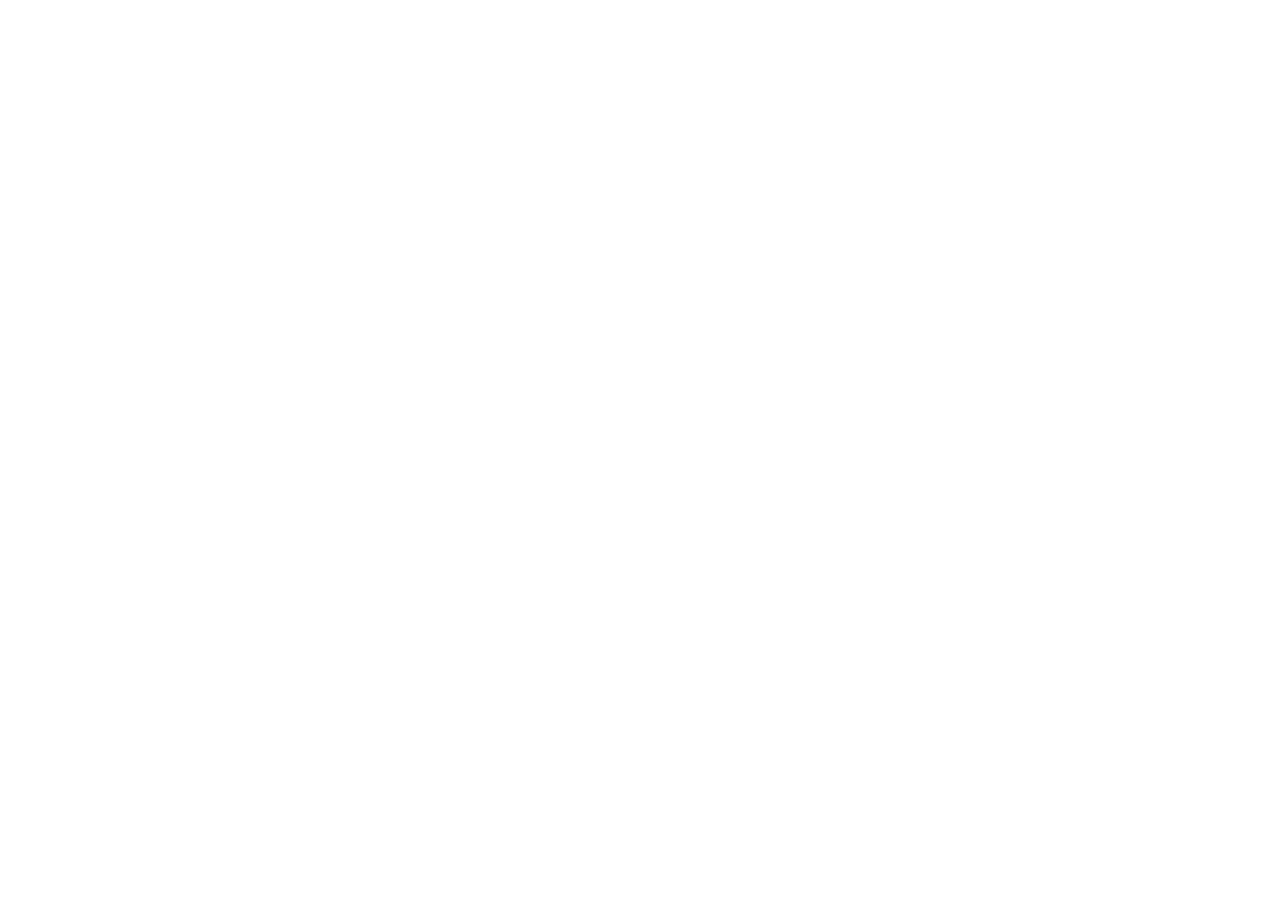
==== index.html @ 426f389d "Initial commit" ====
<!DOCTYPE html>
<html lang="en">

<head>     
    <meta charset="utf-8">
    <meta name="viewport" content="width=device-width, initial-scale=1.0">
    <title>Your page title goes here</title>
    <meta name="author" content="personalize with your name">
    <meta name="description" content="describe your page here">
    <link rel="stylesheet" href="styles.css">
</head>

<body>

    <!-- CONTENT GOES HERE -->

</body>

</html>
---- styles.css ----

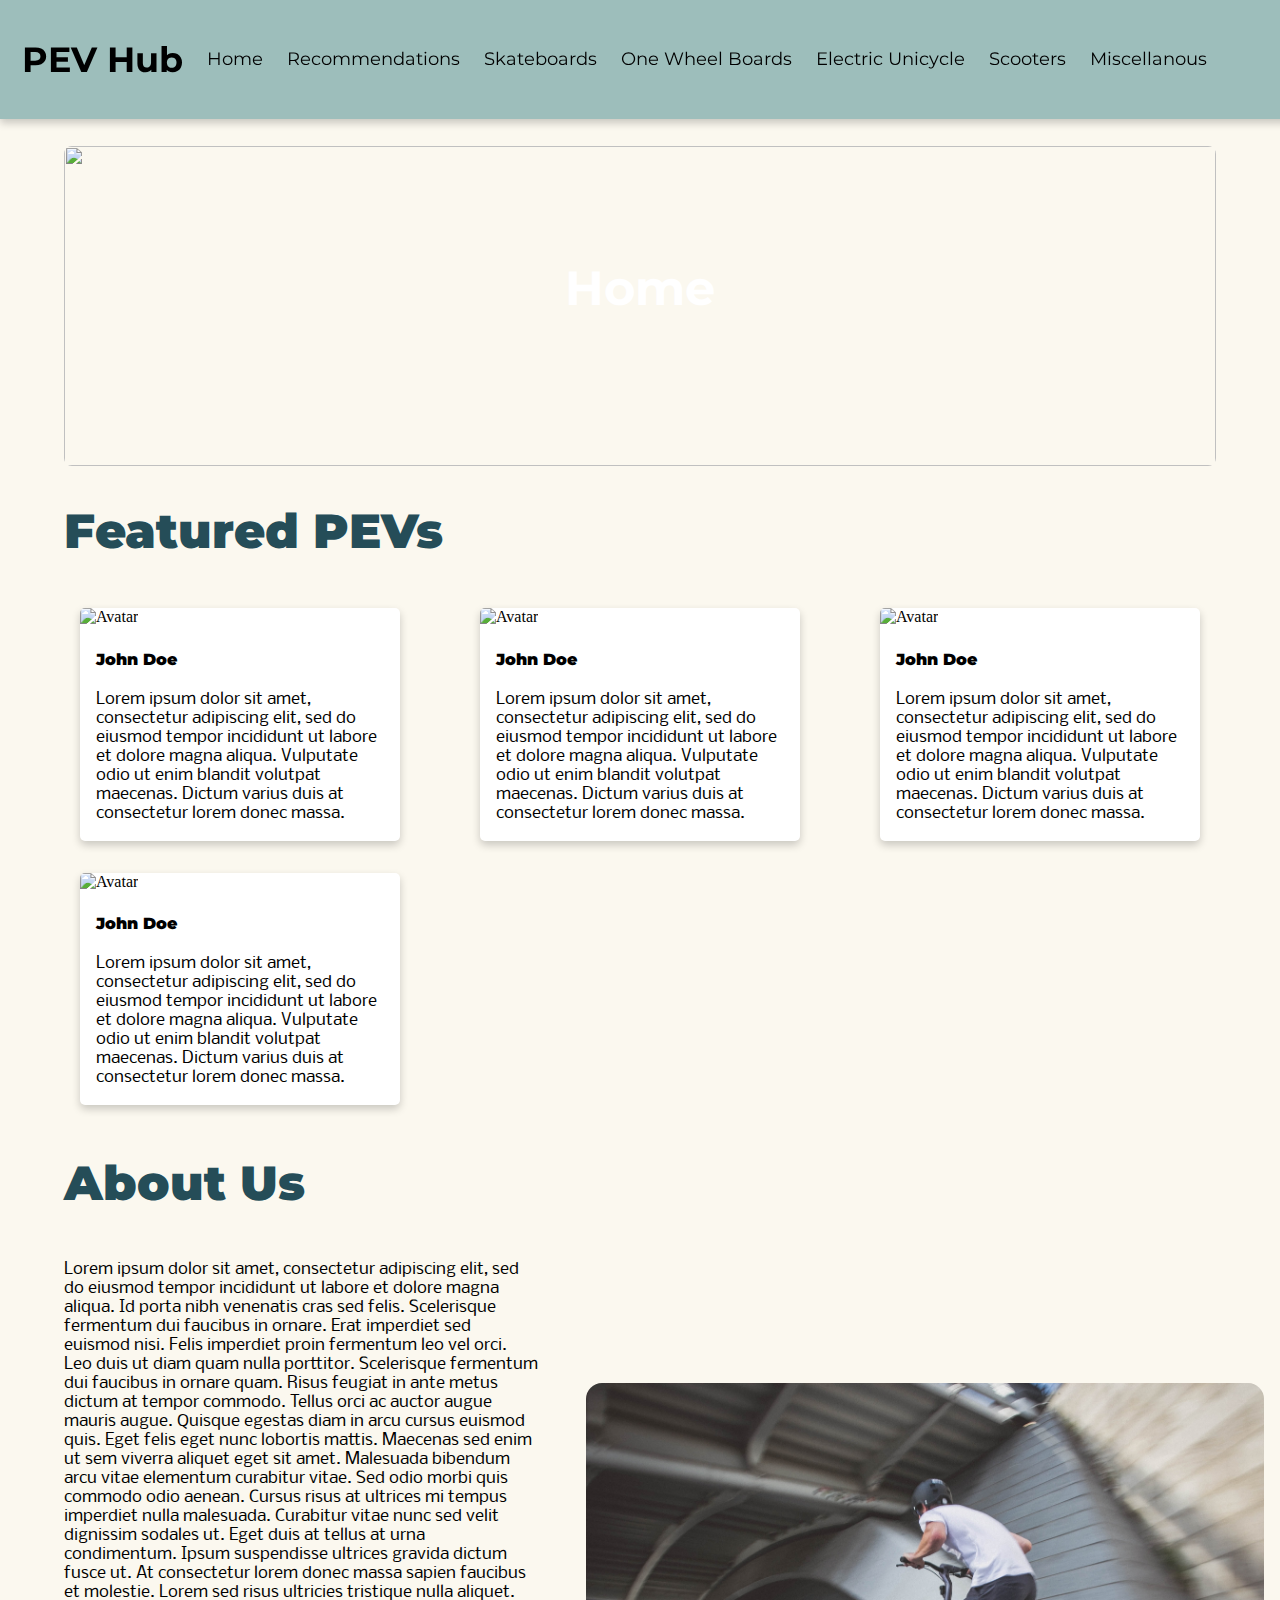
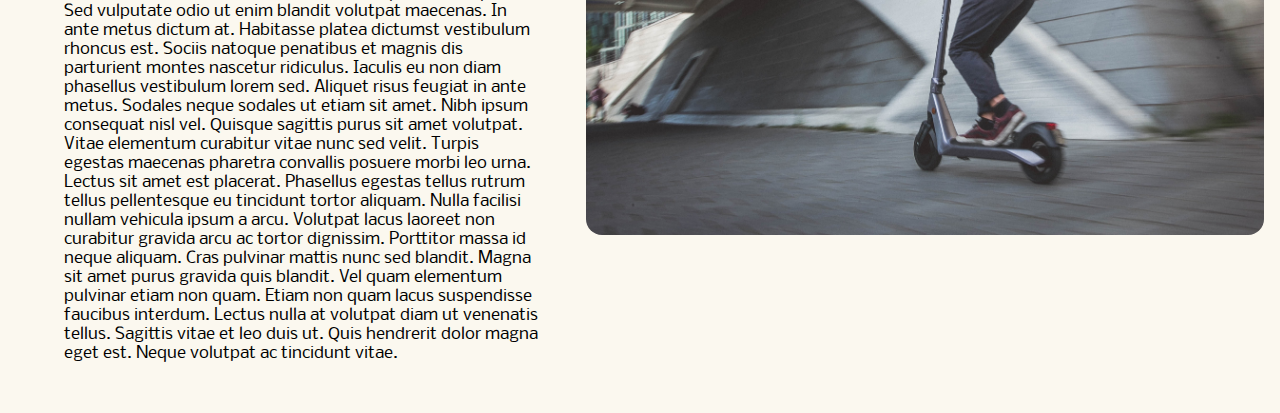
==== commit a59669d7: "framework complete" ====
--- a/index.html
+++ b/index.html
@@ -1,19 +1,148 @@
 <!DOCTYPE html>
 <html lang="en">
 
-<head>     
+<head>
     <meta charset="utf-8">
     <meta name="viewport" content="width=device-width, initial-scale=1.0">
-    <title>Your page title goes here</title>
-    <meta name="author" content="personalize with your name">
+    <title>Home</title>
+    <meta name="author" content="James Beaupry">
     <meta name="description" content="describe your page here">
     <link rel="stylesheet" href="styles.css">
+    <link rel="stylesheet" href="css/index.css">
+
+    <link rel="preconnect" href="https://fonts.googleapis.com">
+    <link rel="preconnect" href="https://fonts.gstatic.com" crossorigin>
+    <link href="https://fonts.googleapis.com/css2?family=Montserrat&family=Nobile&display=swap" rel="stylesheet">
 </head>
 
 <body>
 
-    <!-- CONTENT GOES HERE -->
 
+    <!--Navbar-->
+    <div id="navbar">
+        <a href="index.html" id="logo">PEV Hub</a>
+        <a href="index.html">Home</a>
+        <a href="index.html">Recommendations</a>
+        <a href="pages/skateboards.html">Skateboards</a>
+        <a href="index.html">One Wheel Boards</a>
+        <a href="index.html">Electric Unicycle</a>
+        <a href="index.html">Scooters</a>
+        <a href="index.html">Miscellanous</a>
+    </div>
+    <script src="js/nav.js"></script>
+
+    <main class="container">
+
+        <div id="content">
+
+            <!--Image Header-->
+            <div class="img-header">
+                <img src="images/road.jpg">
+                <div class="centered">
+                    <h1>Home</h1>
+                </div>
+            </div>
+
+            <h1><b>Featured PEVs</b></h1>
+
+            <div id="featured-cards">
+                <div id="featured-card">
+                    <div class="card">
+                        <img src="images/pintx.png" alt="Avatar" style="width:100%">
+                        <div class="container">
+                            <h4><b>John Doe</b></h4>
+                            <p>Lorem ipsum dolor sit amet, consectetur adipiscing elit, sed do eiusmod tempor incididunt
+                                ut labore et dolore magna aliqua. Vulputate odio ut enim blandit volutpat maecenas.
+                                Dictum varius duis at consectetur lorem donec massa.</p>
+                        </div>
+                    </div>
+                </div>
+
+                <div id="featured-card">
+                    <div class="card">
+                        <img src="images/hurricane.png" alt="Avatar" style="width:100%">
+                        <div class="container">
+                            <h4><b>John Doe</b></h4>
+                            <p>Lorem ipsum dolor sit amet, consectetur adipiscing elit, sed do eiusmod tempor incididunt
+                                ut labore et dolore magna aliqua. Vulputate odio ut enim blandit volutpat maecenas.
+                                Dictum varius duis at consectetur lorem donec massa.</p>
+                        </div>
+                    </div>
+                </div>
+
+                <div id="featured-card">
+                    <div class="card">
+                        <img src="images/pintx.png" alt="Avatar" style="width:100%">
+                        <div class="container">
+                            <h4><b>John Doe</b></h4>
+                            <p>Lorem ipsum dolor sit amet, consectetur adipiscing elit, sed do eiusmod tempor incididunt
+                                ut labore et dolore magna aliqua. Vulputate odio ut enim blandit volutpat maecenas.
+                                Dictum varius duis at consectetur lorem donec massa.</p>
+                        </div>
+                    </div>
+                </div>
+
+                <div id="featured-card">
+                    <div class="card">
+                        <img src="images/pintx.png" alt="Avatar" style="width:100%">
+                        <div class="container">
+                            <h4><b>John Doe</b></h4>
+                            <p>Lorem ipsum dolor sit amet, consectetur adipiscing elit, sed do eiusmod tempor incididunt
+                                ut labore et dolore magna aliqua. Vulputate odio ut enim blandit volutpat maecenas.
+                                Dictum varius duis at consectetur lorem donec massa.</p>
+                        </div>
+                    </div>
+                </div>
+            </div>
+
+            <h1><b>About Us</b></h1>
+            <div class="row">
+                <p>Lorem ipsum dolor sit amet, consectetur adipiscing elit, sed do eiusmod tempor incididunt ut labore
+                    et
+                    dolore magna aliqua. Id porta nibh venenatis cras sed felis. Scelerisque fermentum dui faucibus in
+                    ornare. Erat imperdiet sed euismod nisi. Felis imperdiet proin fermentum leo vel orci. Leo duis ut
+                    diam
+                    quam nulla porttitor. Scelerisque fermentum dui faucibus in ornare quam. Risus feugiat in ante metus
+                    dictum at tempor commodo. Tellus orci ac auctor augue mauris augue. Quisque egestas diam in arcu
+                    cursus
+                    euismod quis. Eget felis eget nunc lobortis mattis. Maecenas sed enim ut sem viverra aliquet eget
+                    sit
+                    amet. Malesuada bibendum arcu vitae elementum curabitur vitae. Sed odio morbi quis commodo odio
+                    aenean.
+                    Cursus risus at ultrices mi tempus imperdiet nulla malesuada. Curabitur vitae nunc sed velit
+                    dignissim
+                    sodales ut. Eget duis at tellus at urna condimentum. Ipsum suspendisse ultrices gravida dictum fusce
+                    ut. At consectetur lorem donec massa sapien faucibus et molestie. Lorem sed risus ultricies
+                    tristique nulla aliquet. Sed vulputate odio ut enim blandit volutpat maecenas. In ante metus dictum
+                    at. Habitasse platea dictumst vestibulum rhoncus est. Sociis natoque penatibus et magnis dis
+                    parturient montes nascetur ridiculus. Iaculis eu non diam phasellus vestibulum lorem sed. Aliquet
+                    risus feugiat in ante metus. Sodales neque sodales ut etiam sit amet.
+
+                    Nibh ipsum consequat nisl vel. Quisque sagittis purus sit amet volutpat. Vitae elementum curabitur
+                    vitae nunc sed velit. Turpis egestas maecenas pharetra convallis posuere morbi leo urna. Lectus sit
+                    amet est placerat. Phasellus egestas tellus rutrum tellus pellentesque eu tincidunt tortor aliquam.
+                    Nulla facilisi nullam vehicula ipsum a arcu. Volutpat lacus laoreet non curabitur gravida arcu ac
+                    tortor dignissim. Porttitor massa id neque aliquam. Cras pulvinar mattis nunc sed blandit. Magna sit
+                    amet purus gravida quis blandit. Vel quam elementum pulvinar etiam non quam. Etiam non quam lacus
+                    suspendisse faucibus interdum. Lectus nulla at volutpat diam ut venenatis tellus. Sagittis vitae et
+                    leo duis ut. Quis hendrerit dolor magna eget est. Neque volutpat ac tincidunt vitae.</p>
+                <div class="slideshow">
+
+                    <!-- Full-width images with number and caption text -->
+                    <div class="mySlides fade">
+                        <img src="images/scooters/escooter1.jpg" alt="About Us" style="width:100%">
+                    </div>
+                    <div class="mySlides fade">
+                        <img src="images/scooters/escooter2.jpg" alt="About Us" style="width:100%">
+                    </div>
+                    <div class="mySlides fade">
+                        <img src="images/scooters/escooter3.jpg" alt="About Us" style="width:100%">
+                    </div>
+                    <script src="js/slideshow.js"></script>
+                </div>
+            </div>
+        </div>
+    </main>
 </body>
 
 </html>--- a/styles.css
+++ b/styles.css
@@ -1 +1,255 @@
-
+body {
+  background-color: #FBF8EF;
+  margin: 0;
+  padding-bottom: 2em;
+}
+
+h1 {
+  color: #254D58;
+  font-size: 3em;
+  font-family: 'Montserrat', sans-serif;
+}
+
+h2 {
+  font-family: 'Montserrat', sans-serif;
+}
+
+h3 {
+  font-family: 'Montserrat', sans-serif;
+}
+
+h4 {
+  font-family: 'Montserrat', sans-serif;
+}
+
+p {
+  font-family: 'Nobile', sans-serif;
+}
+
+a {
+  font-family: 'Montserrat', sans-serif;
+}
+
+.container {
+  width: 90%;
+  margin-left: auto;
+  margin-right: auto;
+}
+
+
+/* Create a sticky/fixed navbar */
+#navbar {
+  overflow: hidden;
+  background-color: #9DBEBB;
+  padding: 35px 10px;
+  /* Large padding which will shrink on scroll (using JS) */
+  transition: 0.4s;
+  /* Adds a transition effect when the padding is decreased */
+  position: fixed;
+  /* Sticky/fixed navbar */
+  width: 100%;
+  top: 0;
+  /* At the top */
+  z-index: 99;
+  box-shadow: 0 4px 8px 0 rgba(0, 0, 0, 0.2);
+}
+
+/* Style the navbar links */
+#navbar a {
+  float: left;
+  color: black;
+  text-align: center;
+  padding: 12px;
+  text-decoration: none;
+  font-size: 18px;
+  line-height: 25px;
+  border-radius: 4px;
+
+  
+}
+
+/* Style the logo */
+#navbar #logo {
+  font-size: 35px;
+  font-weight: bold;
+  transition: 0.4s;
+}
+
+/* Links on mouse-over */
+#navbar a:hover {
+  background-color: #ddd;
+  color: black;
+}
+
+/* Style the active/current link */
+#navbar a.active {
+  background-color: dodgerblue;
+  color: white;
+}
+
+/* Display some links to the right */
+#navbar-right {
+  float: right;
+}
+
+/* Add responsiveness - on screens less than 580px wide, display the navbar vertically instead of horizontally */
+@media screen and (max-width: 580px) {
+  #navbar {
+    padding: 20px 10px !important;
+    /* Use !important to make sure that JavaScript doesn't override the padding on small screens */
+  }
+
+  #navbar a {
+    float: none;
+    display: block;
+    text-align: left;
+  }
+
+  #navbar-right {
+    float: none;
+  }
+}
+
+.row {
+  display: flex;
+  flex-direction: row;
+  justify-content: center;
+}
+
+.row img {
+  margin-left: 3em;
+}
+
+.row p {
+  width: 70%;
+}
+
+.img-header img {
+  object-fit: cover;
+  object-position: 0 60%;
+  width: 90vw;
+  height: 20em;
+  margin-top: 9em;
+  margin-right: auto;
+  margin-left: auto;
+
+  border-radius: 0.5em;
+
+
+}
+
+.img-header h1 {
+  color: white;
+}
+
+.header img {
+  margin-top: 9em;
+  margin-right: auto;
+  margin-left: auto;
+  width: 90vw;
+  height: 20em;
+
+  border-radius: 0.5em;
+}
+
+.header {
+  position: relative;
+  text-align: center;
+  color: white;
+}
+
+.header h1 {
+  color: white;
+}
+
+.centered {
+  position: absolute;
+  top: 63%;
+  left: 50%;
+  transform: translate(-50%, -50%);
+}
+
+.container {
+  padding: 2px 16px;
+}
+
+.hor-scroll {
+  display: flex;
+  flex-wrap: nowrap;
+  overflow-x: auto;
+  margin: 20px;
+  margin-bottom: 5em;
+}
+
+.xlcard {
+  box-shadow: 0 4px 8px 0 rgba(0, 0, 0, 0.2);
+  transition: 0.3s;
+  border-radius: 5px;
+  /* 5px rounded corners */
+  width: 40em;
+  margin: 1em;
+  background-color: white;
+  display: flex;
+  padding: 1em 0em;
+  flex: 0 0 auto;
+}
+
+.xlcard:hover {
+  box-shadow: 0 8px 16px 0 rgba(0, 0, 0, 0.2);
+}
+
+#left {
+  width: 30%;
+  padding: 2px 16px;
+  text-align: center;
+}
+
+#right {
+  padding: 2px 16px;
+}
+
+.button {
+  background-color: #468189;
+  border: none;
+  color: white;
+  padding: 0.5em 1em;
+  text-align: center;
+  text-decoration: none;
+  display: inline-block;
+  font-size: 16px;
+  border-radius: 0.5em;
+
+  transition-duration: 0.4s;
+}
+
+.button:hover {
+  background-color: #9DBEBB; 
+  cursor: pointer;
+}
+
+.slideshow {
+  width: 100%;
+  max-width: 1000px;
+  position: relative;
+  margin: auto;
+}
+
+.slideshow img {
+  object-fit: cover;
+  max-height: 30em;
+}
+
+.mySlides {
+  display: none;
+}
+
+/* Fading animation */
+.fade {
+  animation-name: fade;
+  animation-duration: 1.5s;
+}
+
+@keyframes fade {
+  from {opacity: .4}
+  to {opacity: 1}
+}--- a/css/index.css
+++ b/css/index.css
@@ -0,0 +1,47 @@
+.card {
+  box-shadow: 0 4px 8px 0 rgba(0, 0, 0, 0.2);
+  transition: 0.3s;
+  border-radius: 5px;
+  /* 5px rounded corners */
+  width: 20em;
+  margin: 1em;
+  background-color: white;
+}
+
+/* Add rounded corners to the top left and the top right corner of the image */
+.card img {
+  border-radius: 5px 5px 0 0;
+}
+
+/* On mouse-over, add a deeper shadow */
+.card:hover {
+  box-shadow: 0 8px 16px 0 rgba(0, 0, 0, 0.2);
+}
+
+/* Add some padding inside the card container */
+
+
+#featured-card img {
+  max-height: 15em;
+}
+
+#featured-cards {
+  display: flex;
+  flex-direction: row;
+  justify-content: center;
+  justify-content: space-between;
+  flex-wrap: wrap;
+}
+
+
+
+img {
+  border-radius: 1em;
+}
+
+.img-header .centered {
+  position: absolute;
+  top: 32%;
+  left: 50%;
+  transform: translate(-50%, -50%);
+}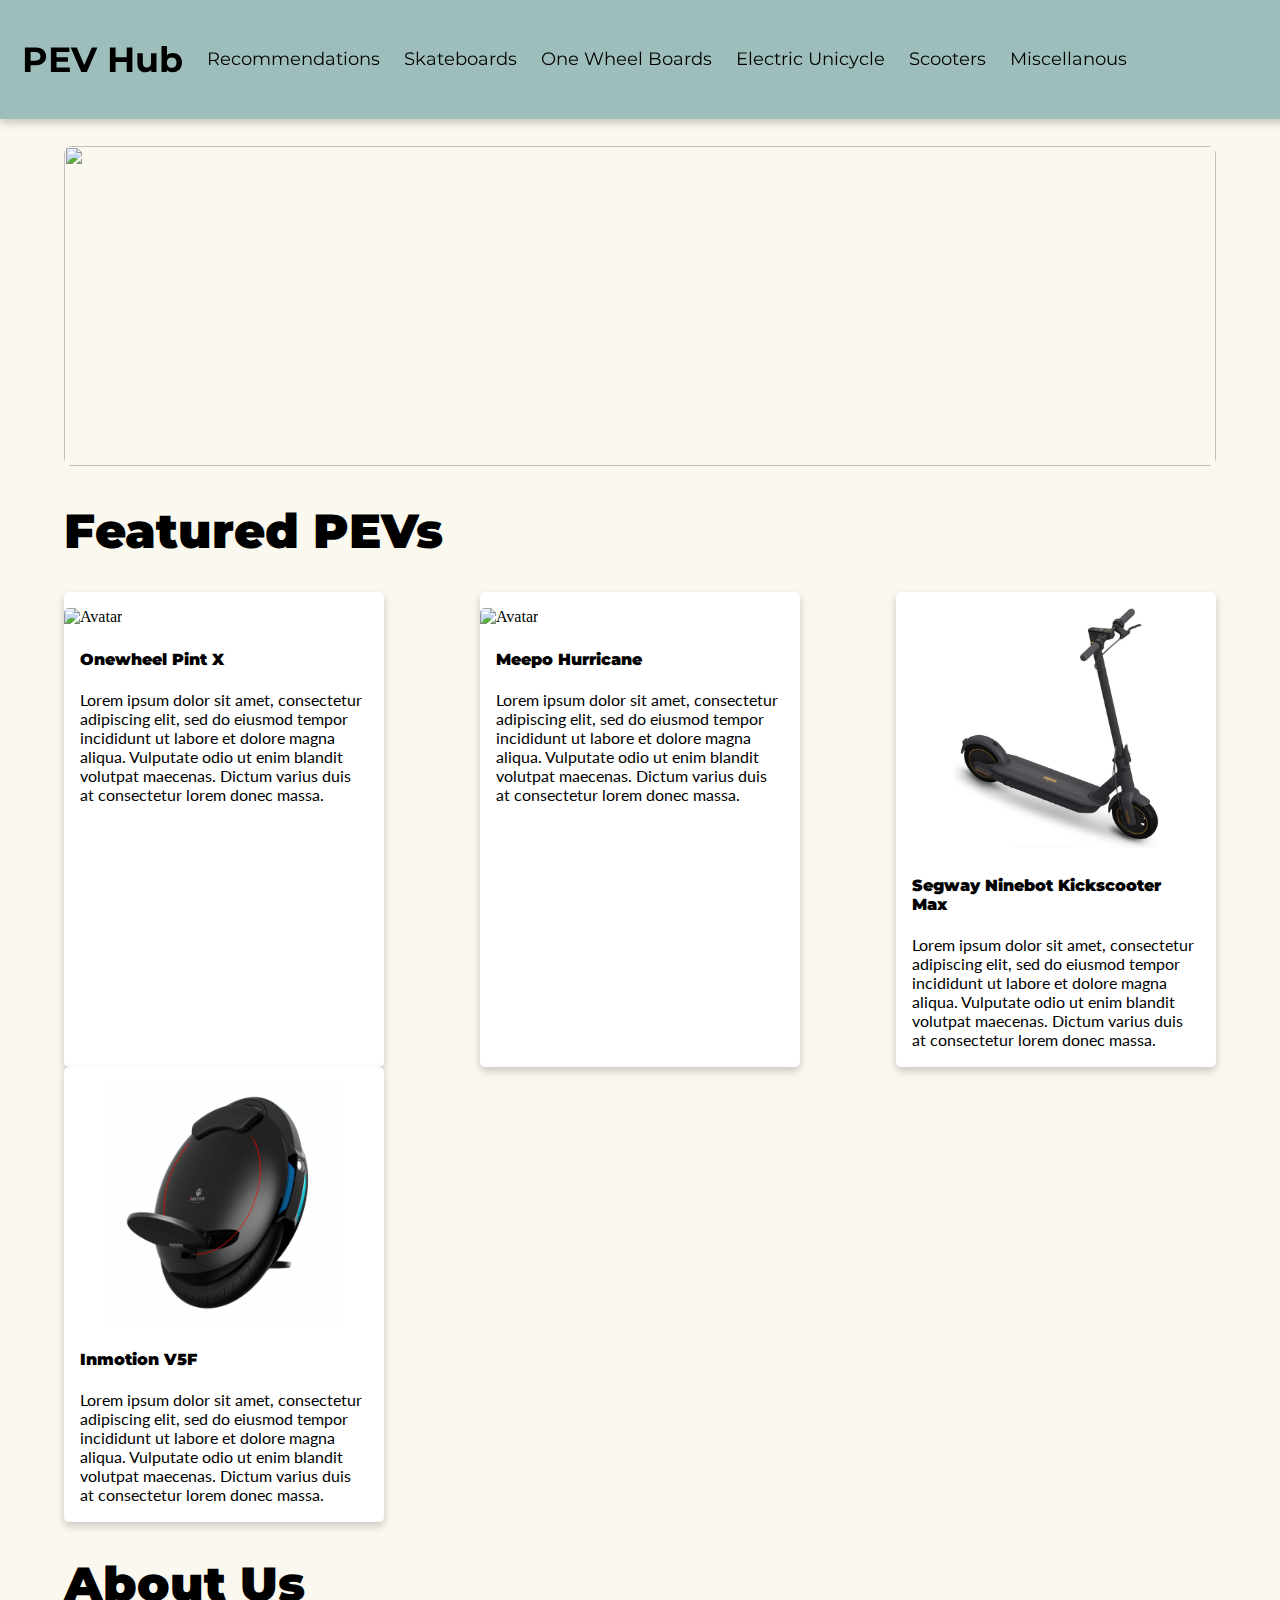
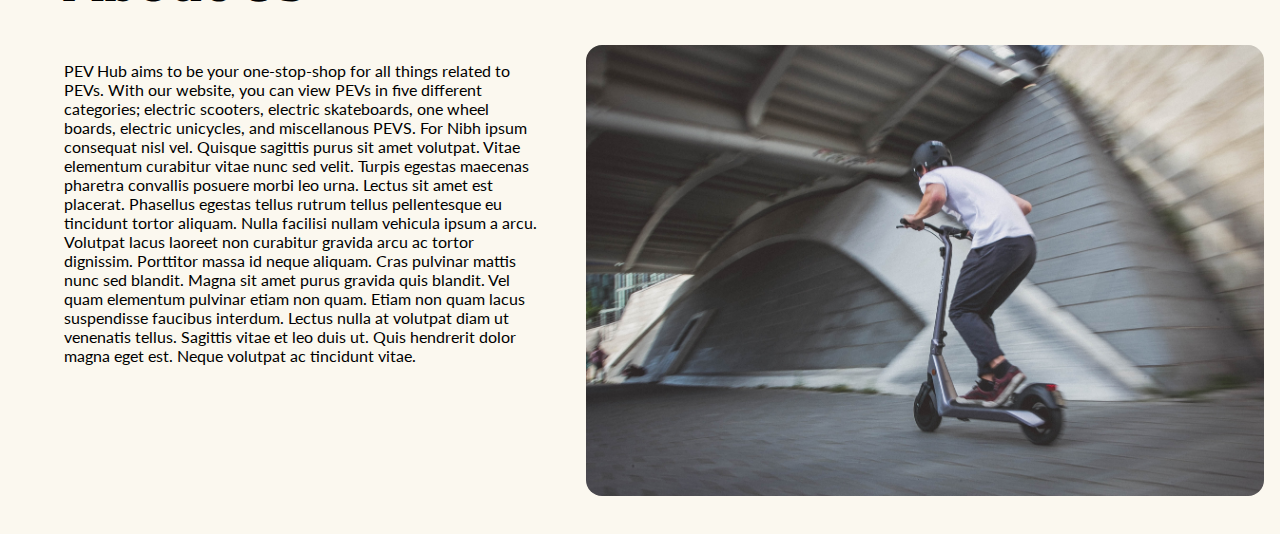
==== commit 9c2fdf2b: "framework changes/additions" ====
--- a/index.html
+++ b/index.html
@@ -6,13 +6,14 @@
     <meta name="viewport" content="width=device-width, initial-scale=1.0">
     <title>Home</title>
     <meta name="author" content="James Beaupry">
-    <meta name="description" content="describe your page here">
+    <meta name="description" content="PEV Hub Home Page">
     <link rel="stylesheet" href="styles.css">
     <link rel="stylesheet" href="css/index.css">
 
     <link rel="preconnect" href="https://fonts.googleapis.com">
     <link rel="preconnect" href="https://fonts.gstatic.com" crossorigin>
     <link href="https://fonts.googleapis.com/css2?family=Montserrat&family=Nobile&display=swap" rel="stylesheet">
+    <link href="https://fonts.googleapis.com/css2?family=Lato&display=swap" rel="stylesheet">
 </head>
 
 <body>
@@ -21,13 +22,12 @@
     <!--Navbar-->
     <div id="navbar">
         <a href="index.html" id="logo">PEV Hub</a>
-        <a href="index.html">Home</a>
         <a href="index.html">Recommendations</a>
         <a href="pages/skateboards.html">Skateboards</a>
-        <a href="index.html">One Wheel Boards</a>
-        <a href="index.html">Electric Unicycle</a>
-        <a href="index.html">Scooters</a>
-        <a href="index.html">Miscellanous</a>
+        <a href="pages/onewheel.html">One Wheel Boards</a>
+        <a href="pages/euc.html">Electric Unicycle</a>
+        <a href="pages/escooter.html">Scooters</a>
+        <a href="pages/misc.html">Miscellanous</a>
     </div>
     <script src="js/nav.js"></script>
 
@@ -38,85 +38,62 @@
             <!--Image Header-->
             <div class="img-header">
                 <img src="images/road.jpg">
-                <div class="centered">
-                    <h1>Home</h1>
-                </div>
             </div>
 
             <h1><b>Featured PEVs</b></h1>
 
-            <div id="featured-cards">
-                <div id="featured-card">
-                    <div class="card">
-                        <img src="images/pintx.png" alt="Avatar" style="width:100%">
-                        <div class="container">
-                            <h4><b>John Doe</b></h4>
-                            <p>Lorem ipsum dolor sit amet, consectetur adipiscing elit, sed do eiusmod tempor incididunt
-                                ut labore et dolore magna aliqua. Vulputate odio ut enim blandit volutpat maecenas.
-                                Dictum varius duis at consectetur lorem donec massa.</p>
-                        </div>
+            <div class="featured-cards">
+                <div class="card">
+                    <img src="images/pintx.png" alt="Avatar" style="width:100%">
+                    <div class="container">
+                        <h4><b>Onewheel Pint X</b></h4>
+                        <p>Lorem ipsum dolor sit amet, consectetur adipiscing elit, sed do eiusmod tempor incididunt
+                            ut labore et dolore magna aliqua. Vulputate odio ut enim blandit volutpat maecenas.
+                            Dictum varius duis at consectetur lorem donec massa.</p>
                     </div>
                 </div>
 
-                <div id="featured-card">
-                    <div class="card">
-                        <img src="images/hurricane.png" alt="Avatar" style="width:100%">
-                        <div class="container">
-                            <h4><b>John Doe</b></h4>
-                            <p>Lorem ipsum dolor sit amet, consectetur adipiscing elit, sed do eiusmod tempor incididunt
-                                ut labore et dolore magna aliqua. Vulputate odio ut enim blandit volutpat maecenas.
-                                Dictum varius duis at consectetur lorem donec massa.</p>
-                        </div>
+                <div class="card">
+                    <img src="images/hurricane.png" alt="Avatar" style="width:100%">
+                    <div class="container">
+                        <h4><b>Meepo Hurricane</b></h4>
+                        <p>Lorem ipsum dolor sit amet, consectetur adipiscing elit, sed do eiusmod tempor incididunt
+                            ut labore et dolore magna aliqua. Vulputate odio ut enim blandit volutpat maecenas.
+                            Dictum varius duis at consectetur lorem donec massa.</p>
                     </div>
                 </div>
 
-                <div id="featured-card">
-                    <div class="card">
-                        <img src="images/pintx.png" alt="Avatar" style="width:100%">
-                        <div class="container">
-                            <h4><b>John Doe</b></h4>
-                            <p>Lorem ipsum dolor sit amet, consectetur adipiscing elit, sed do eiusmod tempor incididunt
-                                ut labore et dolore magna aliqua. Vulputate odio ut enim blandit volutpat maecenas.
-                                Dictum varius duis at consectetur lorem donec massa.</p>
-                        </div>
+
+                <div class="card">
+                    <a href="pages/escooter.html">
+                        <img src="images/scooters/ninebot-max.jpg" alt="Avatar" style="width:100%">
+                    </a>
+                    <div class="container">
+                        <h4><b>Segway Ninebot Kickscooter Max</b></h4>
+                        <p>Lorem ipsum dolor sit amet, consectetur adipiscing elit, sed do eiusmod tempor incididunt
+                            ut labore et dolore magna aliqua. Vulputate odio ut enim blandit volutpat maecenas.
+                            Dictum varius duis at consectetur lorem donec massa.</p>
                     </div>
                 </div>
-
-                <div id="featured-card">
-                    <div class="card">
-                        <img src="images/pintx.png" alt="Avatar" style="width:100%">
-                        <div class="container">
-                            <h4><b>John Doe</b></h4>
-                            <p>Lorem ipsum dolor sit amet, consectetur adipiscing elit, sed do eiusmod tempor incididunt
-                                ut labore et dolore magna aliqua. Vulputate odio ut enim blandit volutpat maecenas.
-                                Dictum varius duis at consectetur lorem donec massa.</p>
-                        </div>
+                
+                <div class="card">
+                    <a href="pages/euc.html">
+                        <img src="images/eucs/inmotionV5F.jpg" alt="Avatar" style="width:100%">
+                    </a>
+                    <div class="container">
+                        <h4><b>Inmotion V5F</b></h4>
+                        <p>Lorem ipsum dolor sit amet, consectetur adipiscing elit, sed do eiusmod tempor incididunt
+                            ut labore et dolore magna aliqua. Vulputate odio ut enim blandit volutpat maecenas.
+                            Dictum varius duis at consectetur lorem donec massa.</p>
                     </div>
                 </div>
             </div>
 
             <h1><b>About Us</b></h1>
             <div class="row">
-                <p>Lorem ipsum dolor sit amet, consectetur adipiscing elit, sed do eiusmod tempor incididunt ut labore
-                    et
-                    dolore magna aliqua. Id porta nibh venenatis cras sed felis. Scelerisque fermentum dui faucibus in
-                    ornare. Erat imperdiet sed euismod nisi. Felis imperdiet proin fermentum leo vel orci. Leo duis ut
-                    diam
-                    quam nulla porttitor. Scelerisque fermentum dui faucibus in ornare quam. Risus feugiat in ante metus
-                    dictum at tempor commodo. Tellus orci ac auctor augue mauris augue. Quisque egestas diam in arcu
-                    cursus
-                    euismod quis. Eget felis eget nunc lobortis mattis. Maecenas sed enim ut sem viverra aliquet eget
-                    sit
-                    amet. Malesuada bibendum arcu vitae elementum curabitur vitae. Sed odio morbi quis commodo odio
-                    aenean.
-                    Cursus risus at ultrices mi tempus imperdiet nulla malesuada. Curabitur vitae nunc sed velit
-                    dignissim
-                    sodales ut. Eget duis at tellus at urna condimentum. Ipsum suspendisse ultrices gravida dictum fusce
-                    ut. At consectetur lorem donec massa sapien faucibus et molestie. Lorem sed risus ultricies
-                    tristique nulla aliquet. Sed vulputate odio ut enim blandit volutpat maecenas. In ante metus dictum
-                    at. Habitasse platea dictumst vestibulum rhoncus est. Sociis natoque penatibus et magnis dis
-                    parturient montes nascetur ridiculus. Iaculis eu non diam phasellus vestibulum lorem sed. Aliquet
-                    risus feugiat in ante metus. Sodales neque sodales ut etiam sit amet.
+                <p>PEV Hub aims to be your one-stop-shop for all things related to PEVs. With our website, you can view
+                    PEVs in five different categories; electric scooters, electric skateboards, one wheel boards,
+                    electric unicycles, and miscellanous PEVS. For
 
                     Nibh ipsum consequat nisl vel. Quisque sagittis purus sit amet volutpat. Vitae elementum curabitur
                     vitae nunc sed velit. Turpis egestas maecenas pharetra convallis posuere morbi leo urna. Lectus sit
--- a/styles.css
+++ b/styles.css
@@ -5,13 +5,14 @@
 }
 
 h1 {
+  font-size: 3em;
+  font-family: 'Montserrat', sans-serif;
+}
+
+h2 {
+  font-family: 'Montserrat', sans-serif;
   color: #254D58;
-  font-size: 3em;
-  font-family: 'Montserrat', sans-serif;
-}
-
-h2 {
-  font-family: 'Montserrat', sans-serif;
+  font-size: 2.5em;
 }
 
 h3 {
@@ -23,7 +24,7 @@
 }
 
 p {
-  font-family: 'Nobile', sans-serif;
+  font-family: 'Lato', sans-serif;
 }
 
 a {
@@ -116,6 +117,14 @@
   justify-content: center;
 }
 
+.rating {
+  margin-bottom: 1.5em;
+}
+
+.checked {
+  color: orange;
+}
+
 .row img {
   margin-left: 3em;
 }
@@ -126,7 +135,7 @@
 
 .img-header img {
   object-fit: cover;
-  object-position: 0 60%;
+  object-position: 0 10%;
   width: 90vw;
   height: 20em;
   margin-top: 9em;
@@ -143,6 +152,8 @@
 }
 
 .header img {
+  object-fit: cover;
+  object-position: 1% 1%;
   margin-top: 9em;
   margin-right: auto;
   margin-left: auto;
@@ -196,10 +207,11 @@
 
 .xlcard:hover {
   box-shadow: 0 8px 16px 0 rgba(0, 0, 0, 0.2);
-}
-
-#left {
-  width: 30%;
+  width: 41em;
+}
+
+.left {
+  width: 90%;
   padding: 2px 16px;
   text-align: center;
 }
@@ -207,19 +219,20 @@
 #right {
   padding: 2px 16px;
 }
+
 
 .button {
   background-color: #468189;
   border: none;
   color: white;
-  padding: 0.5em 1em;
+  padding: 0em 0.5em;
   text-align: center;
   text-decoration: none;
   display: inline-block;
   font-size: 16px;
   border-radius: 0.5em;
-
   transition-duration: 0.4s;
+  margin: 0.5em;
 }
 
 .button:hover {
@@ -237,6 +250,7 @@
 .slideshow img {
   object-fit: cover;
   max-height: 30em;
+  border-radius: 1em;
 }
 
 .mySlides {
--- a/css/index.css
+++ b/css/index.css
@@ -4,28 +4,26 @@
   border-radius: 5px;
   /* 5px rounded corners */
   width: 20em;
-  margin: 1em;
   background-color: white;
+  padding-top: 1em;
 }
 
 /* Add rounded corners to the top left and the top right corner of the image */
 .card img {
   border-radius: 5px 5px 0 0;
+  max-height: 15em;
+  object-fit: contain;
 }
 
 /* On mouse-over, add a deeper shadow */
 .card:hover {
   box-shadow: 0 8px 16px 0 rgba(0, 0, 0, 0.2);
+  width: 21em;
 }
 
 /* Add some padding inside the card container */
 
-
-#featured-card img {
-  max-height: 15em;
-}
-
-#featured-cards {
+.featured-cards {
   display: flex;
   flex-direction: row;
   justify-content: center;
@@ -33,15 +31,13 @@
   flex-wrap: wrap;
 }
 
-
-
 img {
   border-radius: 1em;
 }
 
 .img-header .centered {
   position: absolute;
-  top: 32%;
+  top: 43%;
   left: 50%;
   transform: translate(-50%, -50%);
 }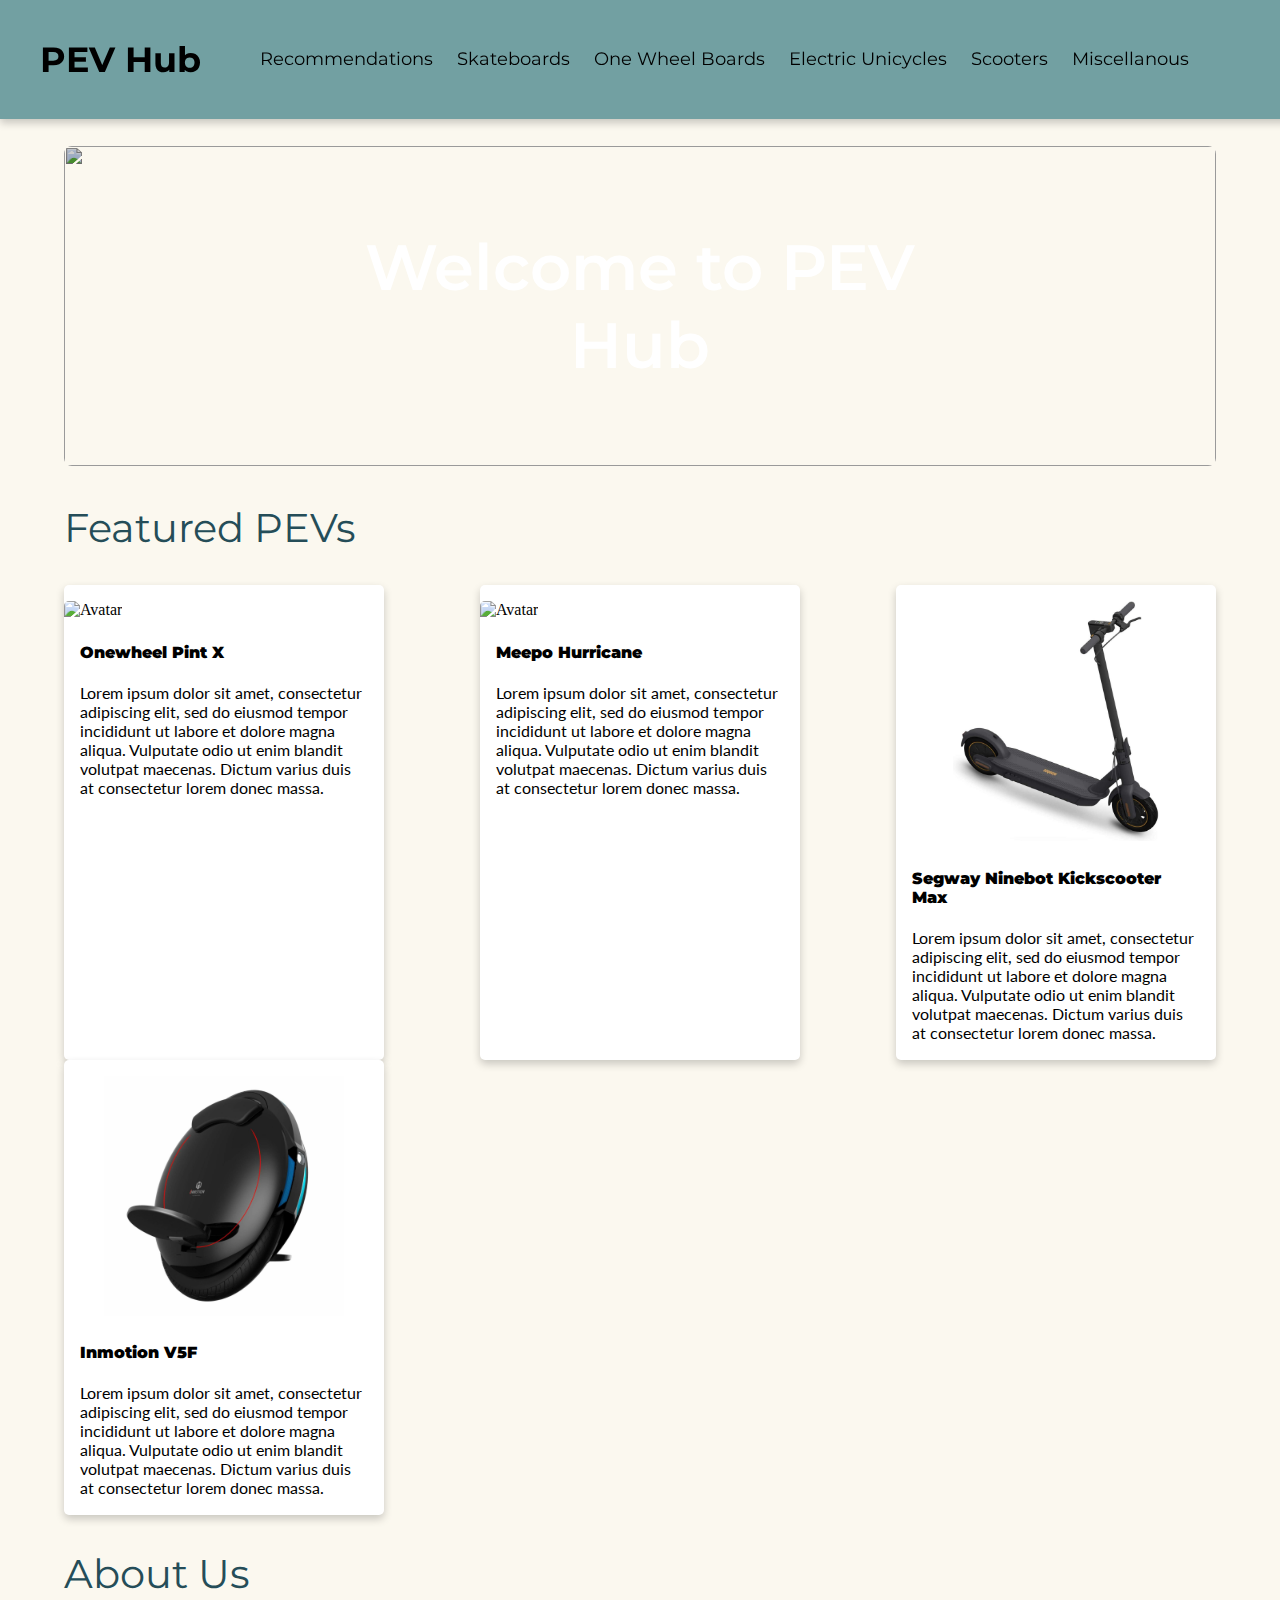
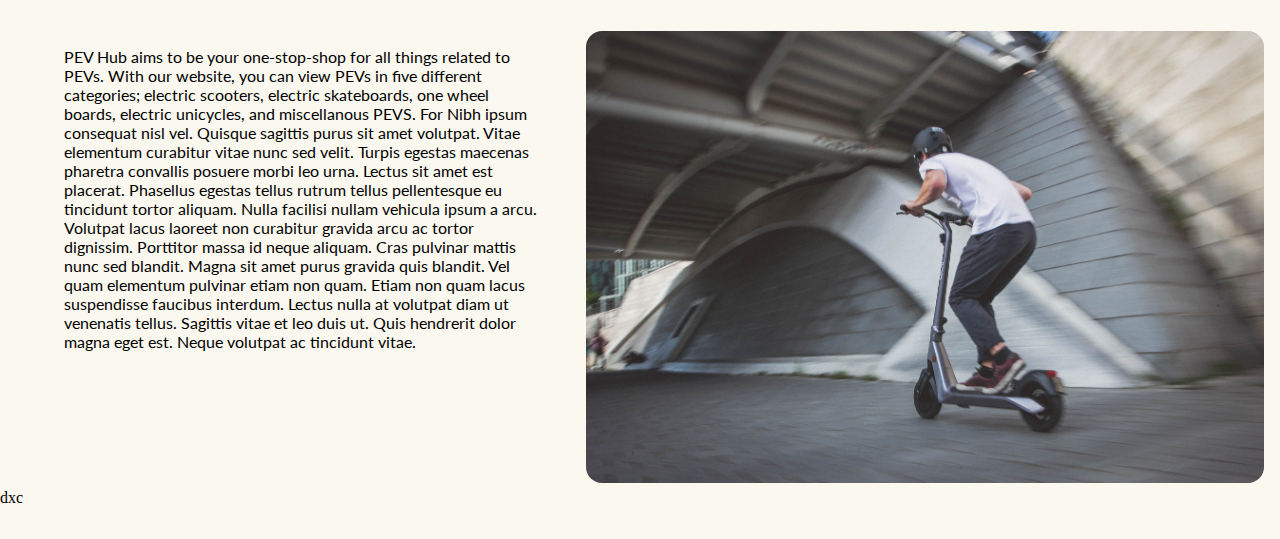
==== commit 6f8e5e2f: "euc content complete" ====
--- a/index.html
+++ b/index.html
@@ -7,12 +7,14 @@
     <title>Home</title>
     <meta name="author" content="James Beaupry">
     <meta name="description" content="PEV Hub Home Page">
+    <link rel="icon" href="favicon.ico">
     <link rel="stylesheet" href="styles.css">
     <link rel="stylesheet" href="css/index.css">
+    <link rel="stylesheet" href="css/header.css">
 
     <link rel="preconnect" href="https://fonts.googleapis.com">
     <link rel="preconnect" href="https://fonts.gstatic.com" crossorigin>
-    <link href="https://fonts.googleapis.com/css2?family=Montserrat&family=Nobile&display=swap" rel="stylesheet">
+    <link href="https://fonts.googleapis.com/css2?family=Montserrat:wght@300;700&family=Nobile&display=swap" rel="stylesheet">
     <link href="https://fonts.googleapis.com/css2?family=Lato&display=swap" rel="stylesheet">
 </head>
 
@@ -25,22 +27,24 @@
         <a href="index.html">Recommendations</a>
         <a href="pages/skateboards.html">Skateboards</a>
         <a href="pages/onewheel.html">One Wheel Boards</a>
-        <a href="pages/euc.html">Electric Unicycle</a>
+        <a href="pages/euc.html">Electric Unicycles</a>
         <a href="pages/escooter.html">Scooters</a>
         <a href="pages/misc.html">Miscellanous</a>
     </div>
-    <script src="js/nav.js"></script>
 
     <main class="container">
 
         <div id="content">
 
             <!--Image Header-->
-            <div class="img-header">
+            <div class="header" id="home">
                 <img src="images/road.jpg">
+                <div class="centered">
+                    <h1>Welcome to PEV Hub</h1>
+                </div>
             </div>
 
-            <h1><b>Featured PEVs</b></h1>
+            <h2><b>Featured PEVs</b></h2>
 
             <div class="featured-cards">
                 <div class="card">
@@ -89,7 +93,7 @@
                 </div>
             </div>
 
-            <h1><b>About Us</b></h1>
+            <h2><b>About Us</b></h2>
             <div class="row">
                 <p>PEV Hub aims to be your one-stop-shop for all things related to PEVs. With our website, you can view
                     PEVs in five different categories; electric scooters, electric skateboards, one wheel boards,
@@ -115,11 +119,13 @@
                     <div class="mySlides fade">
                         <img src="images/scooters/escooter3.jpg" alt="About Us" style="width:100%">
                     </div>
-                    <script src="js/slideshow.js"></script>
+                    
                 </div>
             </div>
         </div>
     </main>
+    <script src="js/slideshow.js"></script>dxc                     
+    <script src="js/nav.js"></script>
 </body>
 
 </html>--- a/styles.css
+++ b/styles.css
@@ -5,18 +5,21 @@
 }
 
 h1 {
-  font-size: 3em;
-  font-family: 'Montserrat', sans-serif;
+  font-size: 4em;
+  font-family: 'Montserrat', sans-serif;
+  font-weight: 600;
 }
 
 h2 {
   font-family: 'Montserrat', sans-serif;
   color: #254D58;
   font-size: 2.5em;
+  font-weight: 300;
 }
 
 h3 {
   font-family: 'Montserrat', sans-serif;
+  font-size: 1.5em;
 }
 
 h4 {
@@ -37,11 +40,15 @@
   margin-right: auto;
 }
 
+.id {
+  margin-left: 1em;
+}
+
 
 /* Create a sticky/fixed navbar */
 #navbar {
   overflow: hidden;
-  background-color: #9DBEBB;
+  background-color: #72A0A2;
   padding: 35px 10px;
   /* Large padding which will shrink on scroll (using JS) */
   transition: 0.4s;
@@ -74,6 +81,8 @@
   font-size: 35px;
   font-weight: bold;
   transition: 0.4s;
+  margin-right: 1em;
+  margin-left: 0.5em;
 }
 
 /* Links on mouse-over */
@@ -109,6 +118,14 @@
   #navbar-right {
     float: none;
   }
+
+  .header {
+    margin-top: 15em;
+  }
+
+  .img-header {
+    margin-top: 15em;
+  }
 }
 
 .row {
@@ -118,7 +135,8 @@
 }
 
 .rating {
-  margin-bottom: 1.5em;
+  margin-bottom: 0.5em;
+  margin-top: 0.5em;
 }
 
 .checked {
@@ -133,49 +151,9 @@
   width: 70%;
 }
 
-.img-header img {
-  object-fit: cover;
-  object-position: 0 10%;
-  width: 90vw;
-  height: 20em;
-  margin-top: 9em;
-  margin-right: auto;
-  margin-left: auto;
-
-  border-radius: 0.5em;
-
-
-}
-
-.img-header h1 {
-  color: white;
-}
-
-.header img {
-  object-fit: cover;
-  object-position: 1% 1%;
-  margin-top: 9em;
-  margin-right: auto;
-  margin-left: auto;
-  width: 90vw;
-  height: 20em;
-
-  border-radius: 0.5em;
-}
-
-.header {
-  position: relative;
-  text-align: center;
-  color: white;
-}
-
-.header h1 {
-  color: white;
-}
-
 .centered {
   position: absolute;
-  top: 63%;
+  top: 65%;
   left: 50%;
   transform: translate(-50%, -50%);
 }
@@ -210,6 +188,21 @@
   width: 41em;
 }
 
+.xlcard img {
+  max-height: 10em;
+  object-fit: contain;
+  transition: 0.3s;
+}
+
+.xlcard img:active {
+  max-height: 20em;
+  object-fit: contain;
+}
+
+.xlcard img:hover {
+  cursor: pointer;
+}
+
 .left {
   width: 90%;
   padding: 2px 16px;
@@ -225,7 +218,7 @@
   background-color: #468189;
   border: none;
   color: white;
-  padding: 0em 0.5em;
+  padding: 1em 3em;
   text-align: center;
   text-decoration: none;
   display: inline-block;
@@ -266,4 +259,38 @@
 @keyframes fade {
   from {opacity: .4}
   to {opacity: 1}
+}
+
+.tooltip {
+  position: relative;
+  display: inline-block;
+  
+}
+
+/* Tooltip text */
+.tooltip .tooltiptext {
+  visibility: hidden;
+  width: 120px;
+  background-color: black;
+  color: #fff;
+  text-align: center;
+  padding: 5px 0;
+  border-radius: 0.25em;
+ 
+  /* Position the tooltip text - see examples below! */
+  position: absolute;
+  z-index: 1;
+}
+
+.tooltip .tooltiptext {
+  top: 1em;
+  left: 105%;
+  opacity: 0;
+  transition: opacity 0.3s;
+}
+
+/* Show the tooltip text when you mouse over the tooltip container */
+.tooltip:hover .tooltiptext {
+  visibility: visible;
+  opacity: 1;
 }--- a/css/header.css
+++ b/css/header.css
@@ -0,0 +1,36 @@
+.header img {
+    object-fit: cover;
+    object-position: 1% 50%;
+    margin-top: 9em;
+    margin-right: auto;
+    margin-left: auto;
+    width: 90vw;
+    height: 20em;
+
+    filter: brightness(0.5);
+
+    border-radius: 0.5em;
+}
+
+#onewheel img {
+    object-position: 1% 42%;
+}
+
+#escooter img {
+    object-position: 1% 67%;
+}
+
+#home img {
+    object-position: 1% 57%;
+    filter: brightness(0.8);
+}
+
+.header {
+    position: relative;
+    text-align: center;
+    color: white;
+}
+
+.header h1 {
+    color: white;
+}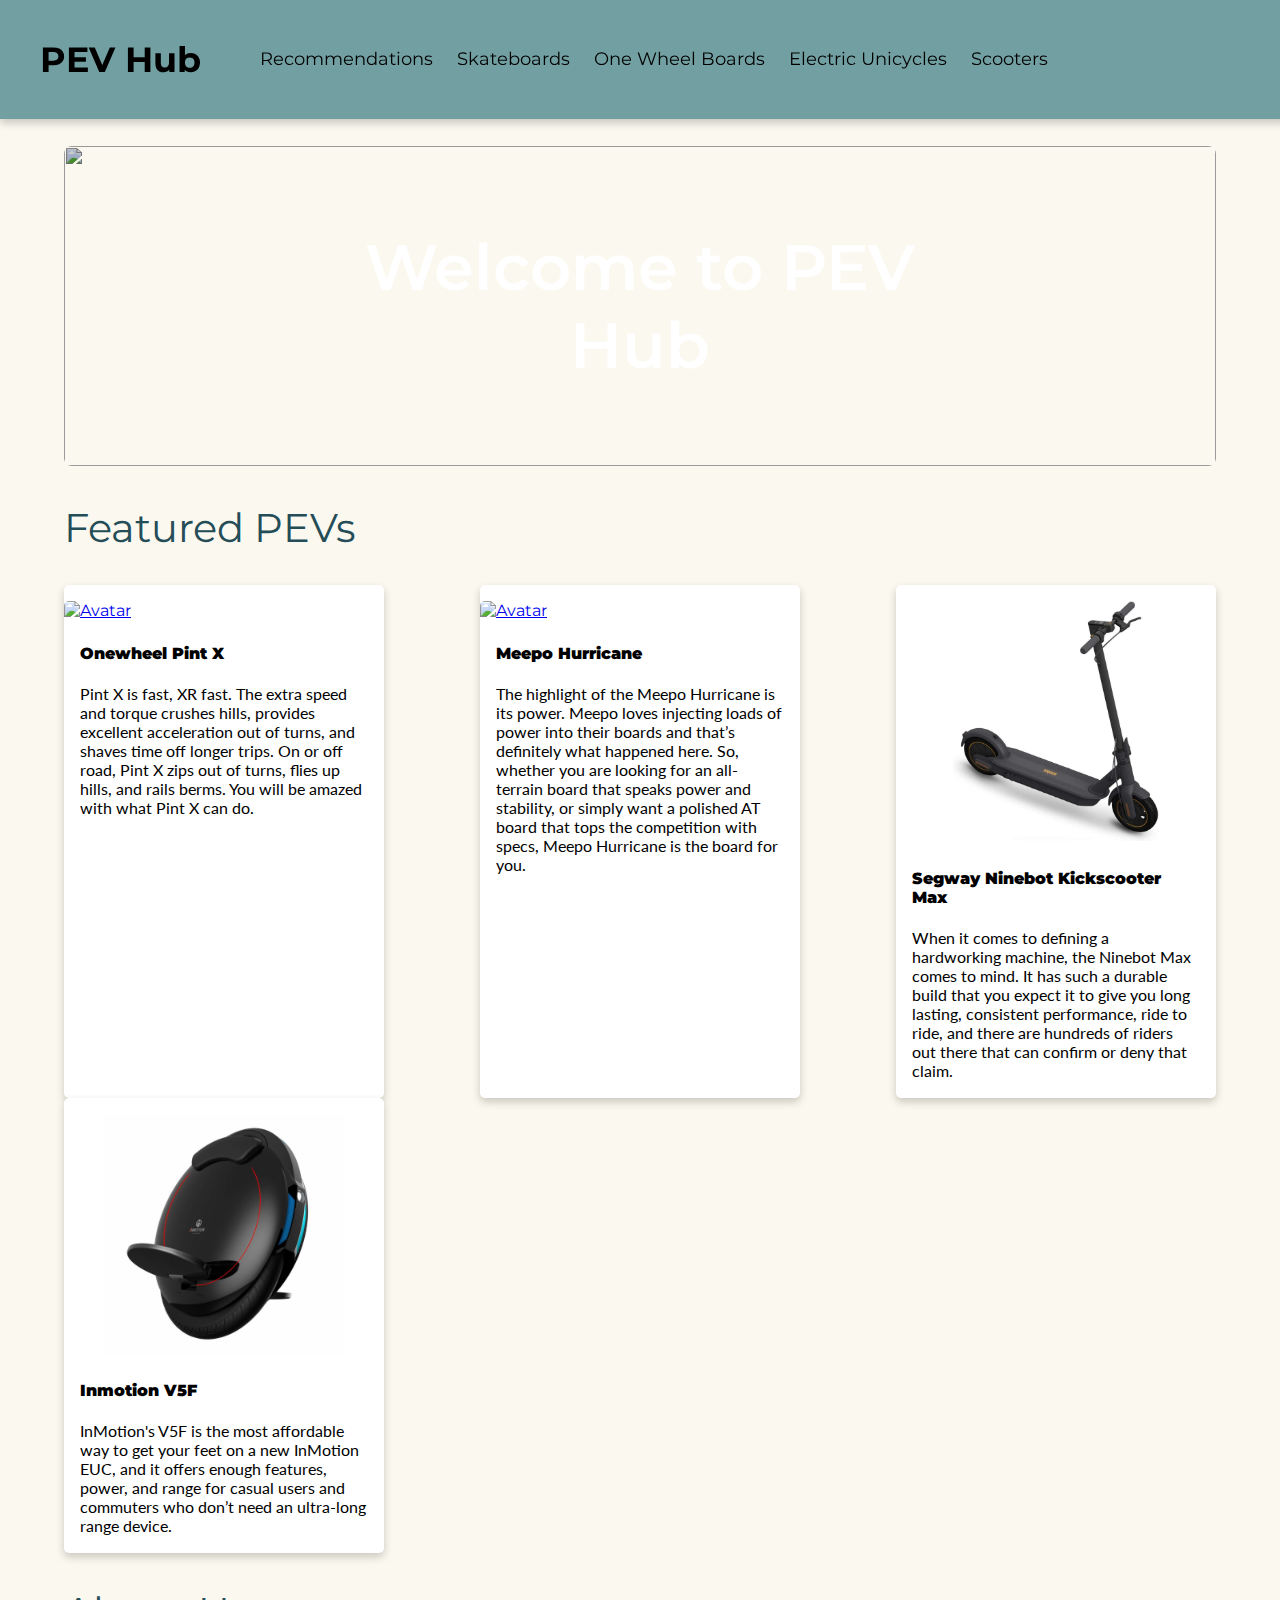
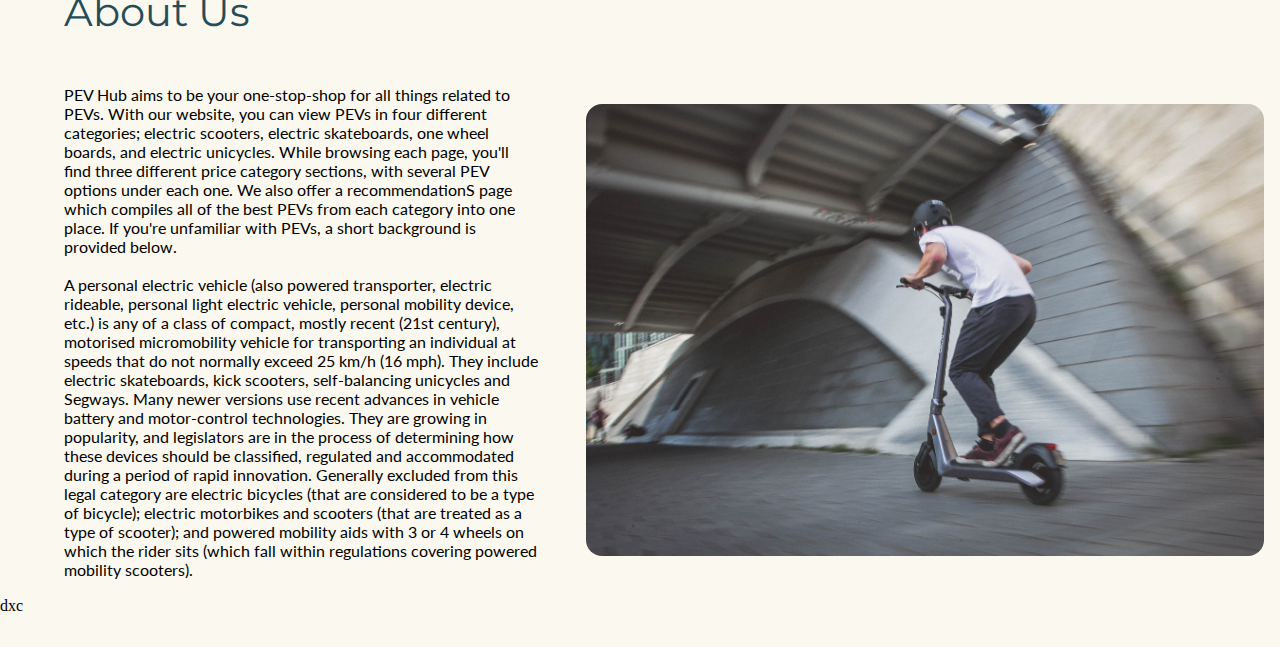
==== commit 141666db: "final content completed" ====
--- a/index.html
+++ b/index.html
@@ -14,7 +14,9 @@
 
     <link rel="preconnect" href="https://fonts.googleapis.com">
     <link rel="preconnect" href="https://fonts.gstatic.com" crossorigin>
-    <link href="https://fonts.googleapis.com/css2?family=Montserrat:wght@300;700&family=Nobile&display=swap" rel="stylesheet">
+    <link href="https://fonts.googleapis.com/css2?family=Montserrat&family=Nobile&display=swap" rel="stylesheet">
+    <link href="https://fonts.googleapis.com/css2?family=Montserrat:wght@300;700&family=Nobile&display=swap"
+        rel="stylesheet">
     <link href="https://fonts.googleapis.com/css2?family=Lato&display=swap" rel="stylesheet">
 </head>
 
@@ -24,12 +26,11 @@
     <!--Navbar-->
     <div id="navbar">
         <a href="index.html" id="logo">PEV Hub</a>
-        <a href="index.html">Recommendations</a>
+        <a href="pages/recommendations.html">Recommendations</a>
         <a href="pages/skateboards.html">Skateboards</a>
         <a href="pages/onewheel.html">One Wheel Boards</a>
         <a href="pages/euc.html">Electric Unicycles</a>
         <a href="pages/escooter.html">Scooters</a>
-        <a href="pages/misc.html">Miscellanous</a>
     </div>
 
     <main class="container">
@@ -48,22 +49,27 @@
 
             <div class="featured-cards">
                 <div class="card">
-                    <img src="images/pintx.png" alt="Avatar" style="width:100%">
+                    <a href="pages/onewheel.html">
+                        <img src="images/pintx.png" alt="Avatar" style="width:100%">
+                    </a>
                     <div class="container">
                         <h4><b>Onewheel Pint X</b></h4>
-                        <p>Lorem ipsum dolor sit amet, consectetur adipiscing elit, sed do eiusmod tempor incididunt
-                            ut labore et dolore magna aliqua. Vulputate odio ut enim blandit volutpat maecenas.
-                            Dictum varius duis at consectetur lorem donec massa.</p>
+                        <p>Pint X is fast, XR fast. The extra speed and torque crushes hills, provides excellent
+                            acceleration out of turns, and shaves time off longer trips. On or off road, Pint X zips out
+                            of turns, flies up hills, and rails berms. You will be amazed with what Pint X can do.</p>
                     </div>
                 </div>
 
                 <div class="card">
-                    <img src="images/hurricane.png" alt="Avatar" style="width:100%">
+                    <a href="pages/skateboards.html">
+                        <img src="images/hurricane.png" alt="Avatar" style="width:100%">
+                    </a>
                     <div class="container">
                         <h4><b>Meepo Hurricane</b></h4>
-                        <p>Lorem ipsum dolor sit amet, consectetur adipiscing elit, sed do eiusmod tempor incididunt
-                            ut labore et dolore magna aliqua. Vulputate odio ut enim blandit volutpat maecenas.
-                            Dictum varius duis at consectetur lorem donec massa.</p>
+                        <p>The highlight of the Meepo Hurricane is its power. Meepo loves injecting loads of power into
+                            their boards and that’s definitely what happened here. So, whether you are looking for an
+                            all-terrain board that speaks power and stability, or simply want a polished AT board that
+                            tops the competition with specs, Meepo Hurricane is the board for you.</p>
                     </div>
                 </div>
 
@@ -74,21 +80,21 @@
                     </a>
                     <div class="container">
                         <h4><b>Segway Ninebot Kickscooter Max</b></h4>
-                        <p>Lorem ipsum dolor sit amet, consectetur adipiscing elit, sed do eiusmod tempor incididunt
-                            ut labore et dolore magna aliqua. Vulputate odio ut enim blandit volutpat maecenas.
-                            Dictum varius duis at consectetur lorem donec massa.</p>
+                        <p>When it comes to defining a hardworking machine, the Ninebot Max comes to mind. It has such a
+                            durable build that you expect it to give you long lasting, consistent performance, ride to
+                            ride, and there are hundreds of riders out there that can confirm or deny that claim.</p>
                     </div>
                 </div>
-                
+
                 <div class="card">
                     <a href="pages/euc.html">
                         <img src="images/eucs/inmotionV5F.jpg" alt="Avatar" style="width:100%">
                     </a>
                     <div class="container">
                         <h4><b>Inmotion V5F</b></h4>
-                        <p>Lorem ipsum dolor sit amet, consectetur adipiscing elit, sed do eiusmod tempor incididunt
-                            ut labore et dolore magna aliqua. Vulputate odio ut enim blandit volutpat maecenas.
-                            Dictum varius duis at consectetur lorem donec massa.</p>
+                        <p>InMotion's V5F is the most affordable way to get your feet on a new InMotion EUC, and it
+                            offers enough features, power, and range for casual users and commuters who don’t need an
+                            ultra-long range device.</p>
                     </div>
                 </div>
             </div>
@@ -96,35 +102,50 @@
             <h2><b>About Us</b></h2>
             <div class="row">
                 <p>PEV Hub aims to be your one-stop-shop for all things related to PEVs. With our website, you can view
-                    PEVs in five different categories; electric scooters, electric skateboards, one wheel boards,
-                    electric unicycles, and miscellanous PEVS. For
+                    PEVs in four different categories; electric scooters, electric skateboards, one wheel boards, and
+                    electric unicycles. While browsing each page, you'll find three different price category sections,
+                    with several PEV options under each one. We also offer a recommendationS page which compiles all of
+                    the best PEVs from each category into one place. If you're unfamiliar with PEVs, a short background
+                    is provided below.
 
-                    Nibh ipsum consequat nisl vel. Quisque sagittis purus sit amet volutpat. Vitae elementum curabitur
-                    vitae nunc sed velit. Turpis egestas maecenas pharetra convallis posuere morbi leo urna. Lectus sit
-                    amet est placerat. Phasellus egestas tellus rutrum tellus pellentesque eu tincidunt tortor aliquam.
-                    Nulla facilisi nullam vehicula ipsum a arcu. Volutpat lacus laoreet non curabitur gravida arcu ac
-                    tortor dignissim. Porttitor massa id neque aliquam. Cras pulvinar mattis nunc sed blandit. Magna sit
-                    amet purus gravida quis blandit. Vel quam elementum pulvinar etiam non quam. Etiam non quam lacus
-                    suspendisse faucibus interdum. Lectus nulla at volutpat diam ut venenatis tellus. Sagittis vitae et
-                    leo duis ut. Quis hendrerit dolor magna eget est. Neque volutpat ac tincidunt vitae.</p>
+                    <br><br>
+
+                    A personal electric vehicle (also powered transporter, electric rideable, personal light electric
+                    vehicle, personal mobility device, etc.) is any of a class of compact, mostly recent (21st century),
+                    motorised micromobility vehicle for transporting an individual at speeds that do not normally exceed
+                    25 km/h (16 mph). They include electric skateboards, kick scooters, self-balancing unicycles and
+                    Segways. Many newer versions use recent advances
+                    in vehicle battery and motor-control technologies. They are growing in popularity, and legislators
+                    are in the process of determining how these devices should be classified, regulated and accommodated
+                    during a period of rapid innovation.
+
+                    Generally excluded from this legal category are electric bicycles (that are considered to be a type
+                    of bicycle); electric motorbikes and scooters (that are treated as a type of scooter); and powered
+                    mobility aids with 3 or 4 wheels on which the rider sits (which fall within regulations covering
+                    powered mobility scooters).</p>
                 <div class="slideshow">
 
                     <!-- Full-width images with number and caption text -->
                     <div class="mySlides fade">
-                        <img src="images/scooters/escooter1.jpg" alt="About Us" style="width:100%">
+                        <img src="images/scooters/escooter1.jpg" alt="Electric Scooter" style="width:100%">
                     </div>
                     <div class="mySlides fade">
-                        <img src="images/scooters/escooter2.jpg" alt="About Us" style="width:100%">
+                        <img src="/images/eskate/eskate1.jpg" alt="Electric Skateboard" style="width:100%">
                     </div>
                     <div class="mySlides fade">
-                        <img src="images/scooters/escooter3.jpg" alt="About Us" style="width:100%">
+                        <img src="https://images.unsplash.com/photo-1642572633246-48e0eb22c50e?ixlib=rb-1.2.1&ixid=MnwxMjA3fDB8MHxwaG90by1wYWdlfHx8fGVufDB8fHx8&auto=format&fit=crop&w=765&q=80"
+                            alt="OneWheel" style="width:100%">
                     </div>
-                    
+                    <div class="mySlides fade">
+                        <img src="https://cdn.pixabay.com/photo/2021/02/03/23/09/gyroroue-5979684_960_720.jpg"
+                            alt="Electric Unicycle" style="width:100%">
+                    </div>
+
                 </div>
             </div>
         </div>
     </main>
-    <script src="js/slideshow.js"></script>dxc                     
+    <script src="js/slideshow.js"></script>dxc
     <script src="js/nav.js"></script>
 </body>
 
--- a/styles.css
+++ b/styles.css
@@ -72,7 +72,6 @@
   font-size: 18px;
   line-height: 25px;
   border-radius: 4px;
-
   
 }
 
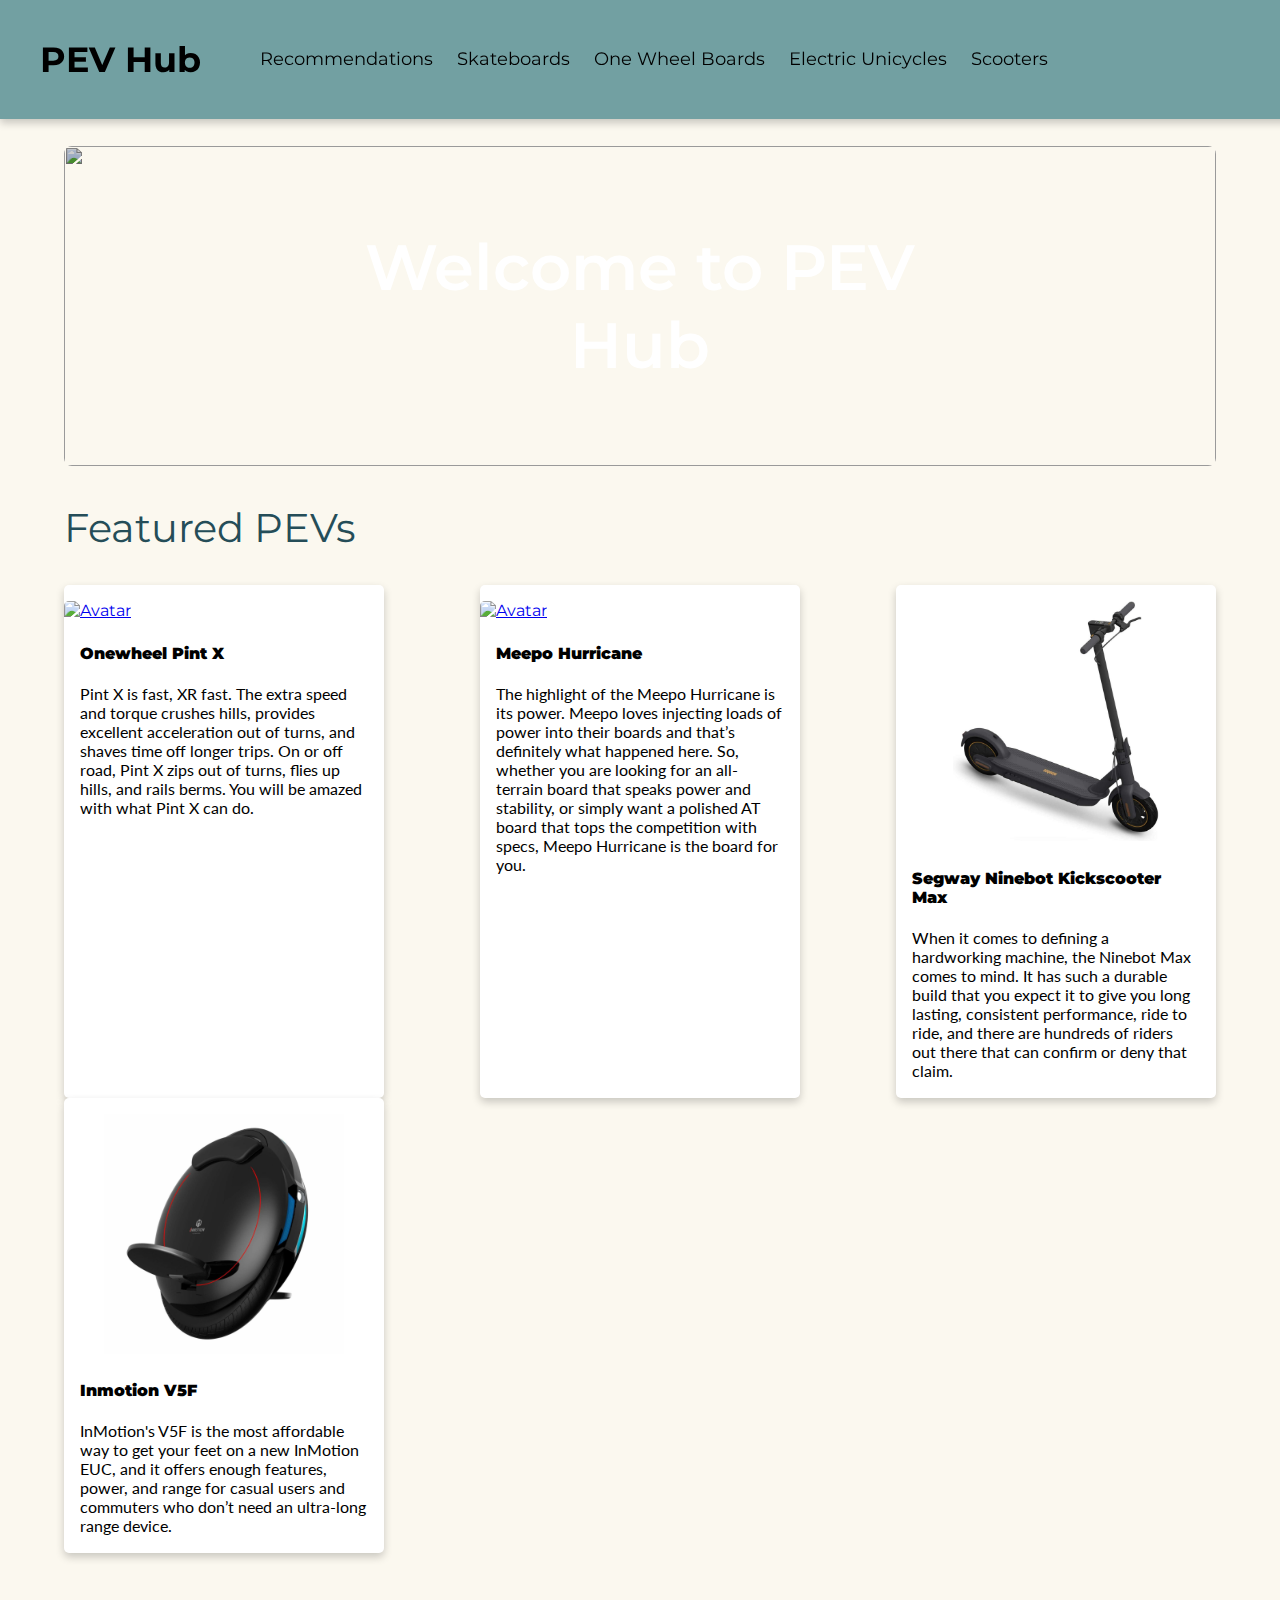
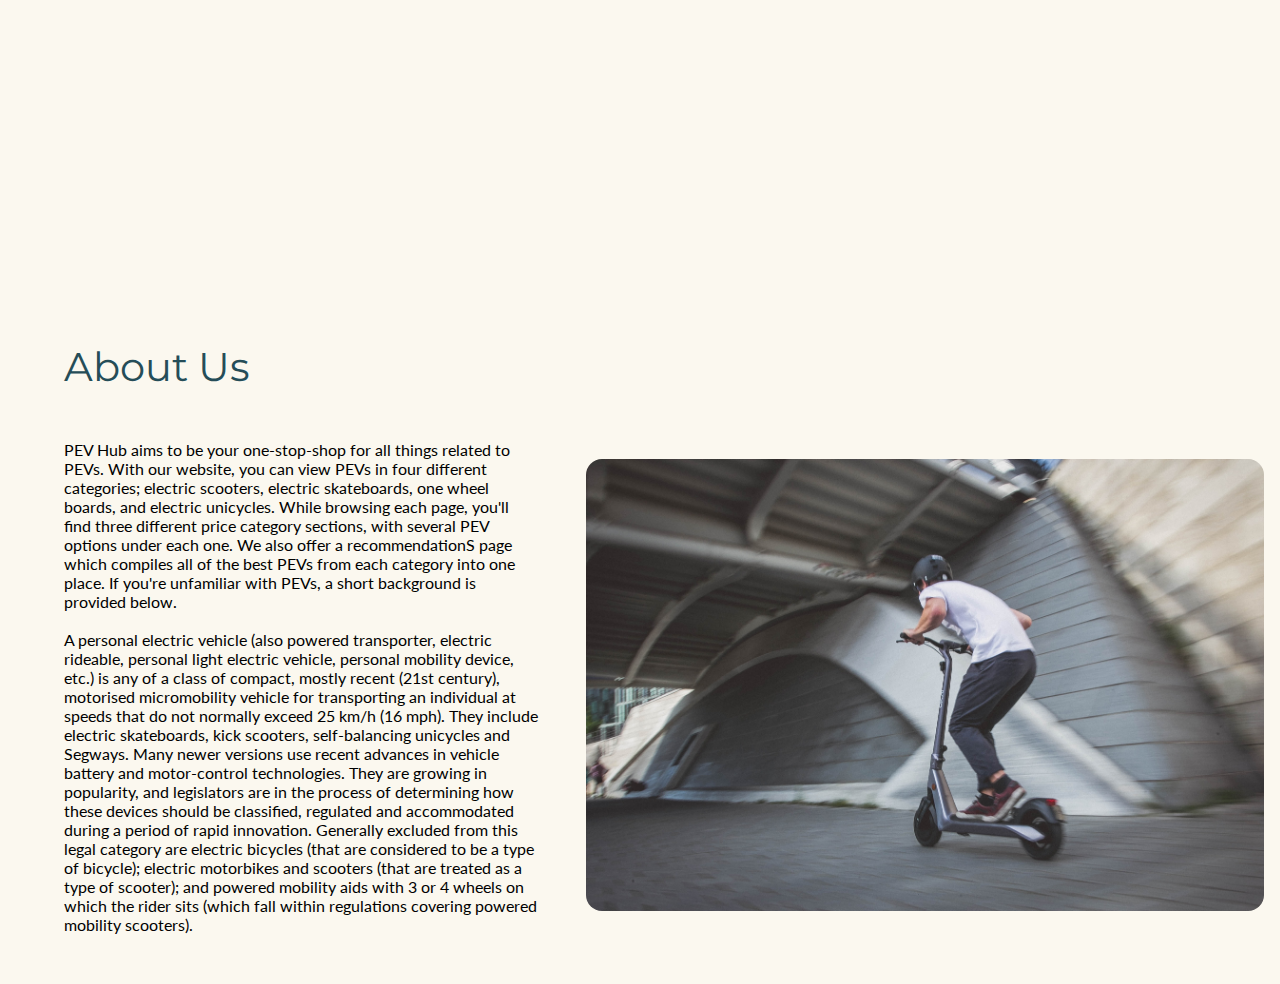
==== commit e319e850: "added videos to home page" ====
--- a/index.html
+++ b/index.html
@@ -99,6 +99,11 @@
                 </div>
             </div>
 
+            <div id="videos" class="row">
+                <iframe width="560" height="315" src="https://www.youtube.com/embed/Lf-Da0e-kOo" title="YouTube video player" frameborder="0" allow="accelerometer; autoplay; clipboard-write; encrypted-media; gyroscope; picture-in-picture" allowfullscreen></iframe>
+                <iframe width="560" height="315" src="https://www.youtube.com/embed/FMnROCsG-Bk" title="YouTube video player" frameborder="0" allow="accelerometer; autoplay; clipboard-write; encrypted-media; gyroscope; picture-in-picture" allowfullscreen></iframe>
+            </div>
+            
             <h2><b>About Us</b></h2>
             <div class="row">
                 <p>PEV Hub aims to be your one-stop-shop for all things related to PEVs. With our website, you can view
@@ -145,7 +150,7 @@
             </div>
         </div>
     </main>
-    <script src="js/slideshow.js"></script>dxc
+    <script src="js/slideshow.js"></script>
     <script src="js/nav.js"></script>
 </body>
 
--- a/styles.css
+++ b/styles.css
@@ -42,6 +42,15 @@
 
 .id {
   margin-left: 1em;
+}
+
+#videos {
+  margin-top: 2.5em;
+}
+
+#videos iframe {
+  margin: auto;
+  display: block;
 }
 
 
@@ -72,7 +81,7 @@
   font-size: 18px;
   line-height: 25px;
   border-radius: 4px;
-  
+
 }
 
 /* Style the logo */
@@ -228,7 +237,7 @@
 }
 
 .button:hover {
-  background-color: #9DBEBB; 
+  background-color: #9DBEBB;
   cursor: pointer;
 }
 
@@ -256,14 +265,19 @@
 }
 
 @keyframes fade {
-  from {opacity: .4}
-  to {opacity: 1}
+  from {
+    opacity: .4
+  }
+
+  to {
+    opacity: 1
+  }
 }
 
 .tooltip {
   position: relative;
   display: inline-block;
-  
+
 }
 
 /* Tooltip text */
@@ -275,7 +289,7 @@
   text-align: center;
   padding: 5px 0;
   border-radius: 0.25em;
- 
+
   /* Position the tooltip text - see examples below! */
   position: absolute;
   z-index: 1;
